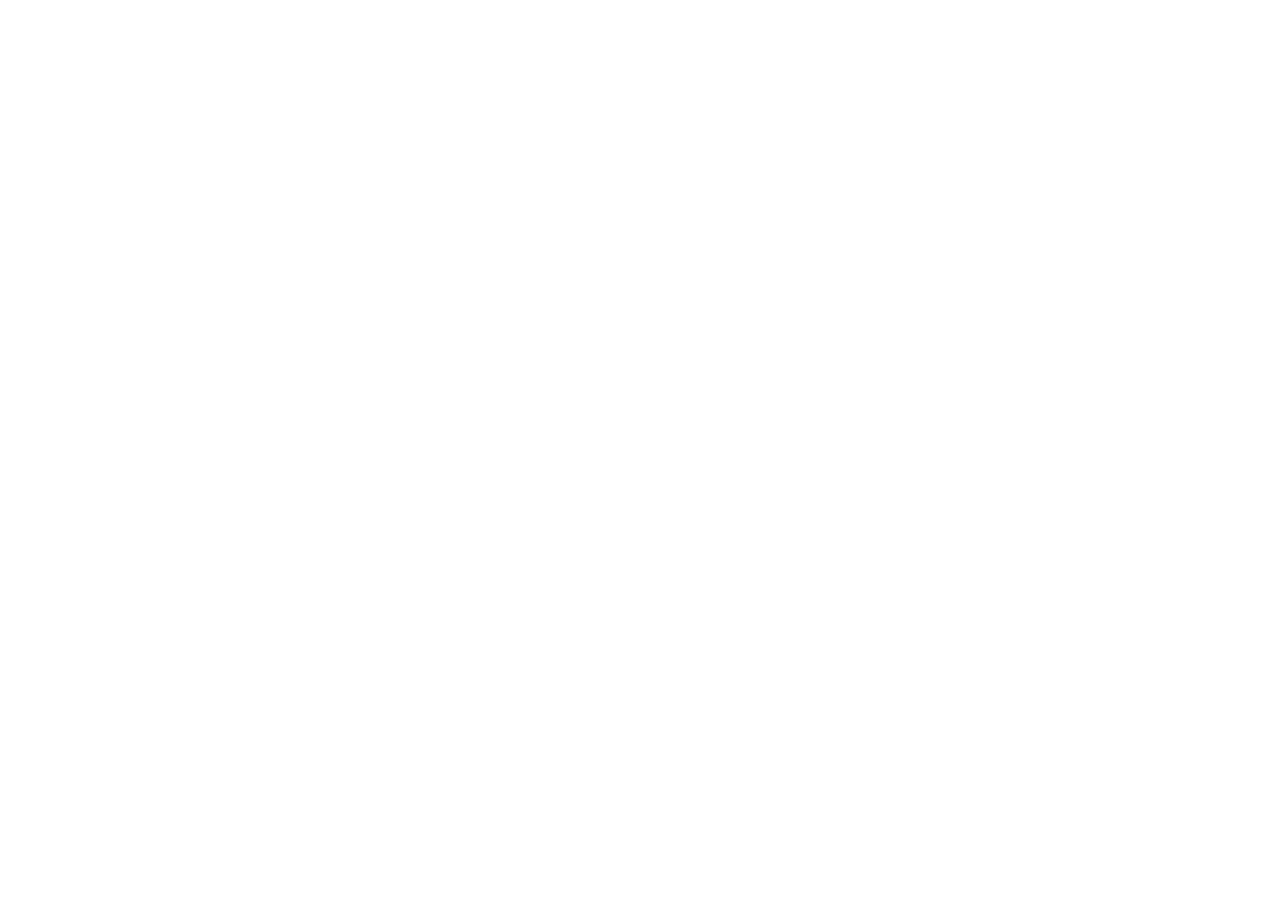
==== aboutMe.html @ a00a85e2 "change the name about me" ====
<!DOCTYPE html>
<html lang="en">

<head>
    <meta charset="UTF-8">
    <meta name="viewport" content="width=device-width, initial-scale=1.0">
    <title>SaveFiles</title>
</head>

<body>

    <script>

        function waitInSeconds(seconds) {
            console.log(`Waiting for ${seconds} seconds...`);
            return new Promise(resolve => {
                setTimeout(() => {
                    console.log("Finished waiting!");
                    resolve();
                }, seconds * 1000);
            });
        }

        // Example usage
        waitInSeconds(3).then(() => {
            console.log("Done waiting for 3 seconds!");
        });
    </script>
</body>

</html>
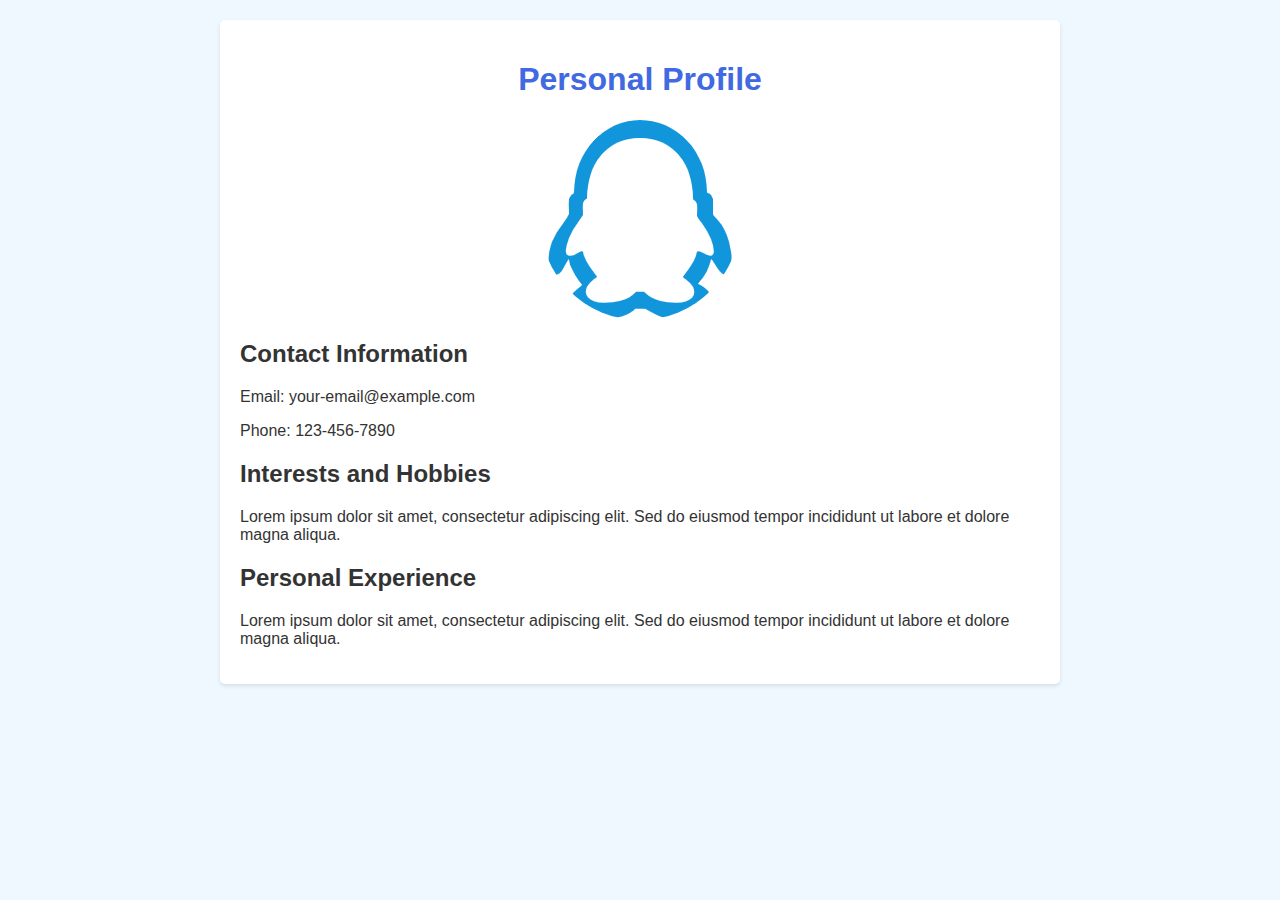
==== commit 75053f74: "change body's with." ====
--- a/aboutMe.html
+++ b/aboutMe.html
@@ -4,28 +4,69 @@
 <head>
     <meta charset="UTF-8">
     <meta name="viewport" content="width=device-width, initial-scale=1.0">
-    <title>SaveFiles</title>
+    <title>Personal Profile</title>
+    <style>
+        body {
+            font-family: Arial, sans-serif;
+            background-color: #f0f8ff;
+            /* 淡蓝色背景 */
+            color: #333;
+            margin: 0;
+            padding: 0;
+        }
+
+        .container {
+            max-width: 800px;
+            margin: 20px auto;
+            padding: 20px;
+            background-color: #fff;
+            border-radius: 5px;
+            box-shadow: 0 2px 4px rgba(0, 0, 0, 0.1);
+        }
+
+        h1 {
+            text-align: center;
+            color: #4169e1;
+            /* 深蓝色标题 */
+        }
+
+        .profile-img {
+            display: block;
+            margin: 0 auto;
+            border-radius: 50%;
+        }
+
+        .contact-info,
+        .interests,
+        .experience {
+            margin-top: 20px;
+        }
+    </style>
 </head>
 
 <body>
+    <div class="container">
+        <h1>Personal Profile</h1>
+        <img src="./images/14.png" alt="Profile Picture" class="profile-img">
 
-    <script>
+        <div class="contact-info">
+            <h2>Contact Information</h2>
+            <p>Email: your-email@example.com</p>
+            <p>Phone: 123-456-7890</p>
+        </div>
 
-        function waitInSeconds(seconds) {
-            console.log(`Waiting for ${seconds} seconds...`);
-            return new Promise(resolve => {
-                setTimeout(() => {
-                    console.log("Finished waiting!");
-                    resolve();
-                }, seconds * 1000);
-            });
-        }
+        <div class="interests">
+            <h2>Interests and Hobbies</h2>
+            <p>Lorem ipsum dolor sit amet, consectetur adipiscing elit. Sed do eiusmod tempor incididunt ut labore et
+                dolore magna aliqua.</p>
+        </div>
 
-        // Example usage
-        waitInSeconds(3).then(() => {
-            console.log("Done waiting for 3 seconds!");
-        });
-    </script>
+        <div class="experience">
+            <h2>Personal Experience</h2>
+            <p>Lorem ipsum dolor sit amet, consectetur adipiscing elit. Sed do eiusmod tempor incididunt ut labore et
+                dolore magna aliqua.</p>
+        </div>
+    </div>
 </body>
 
 </html>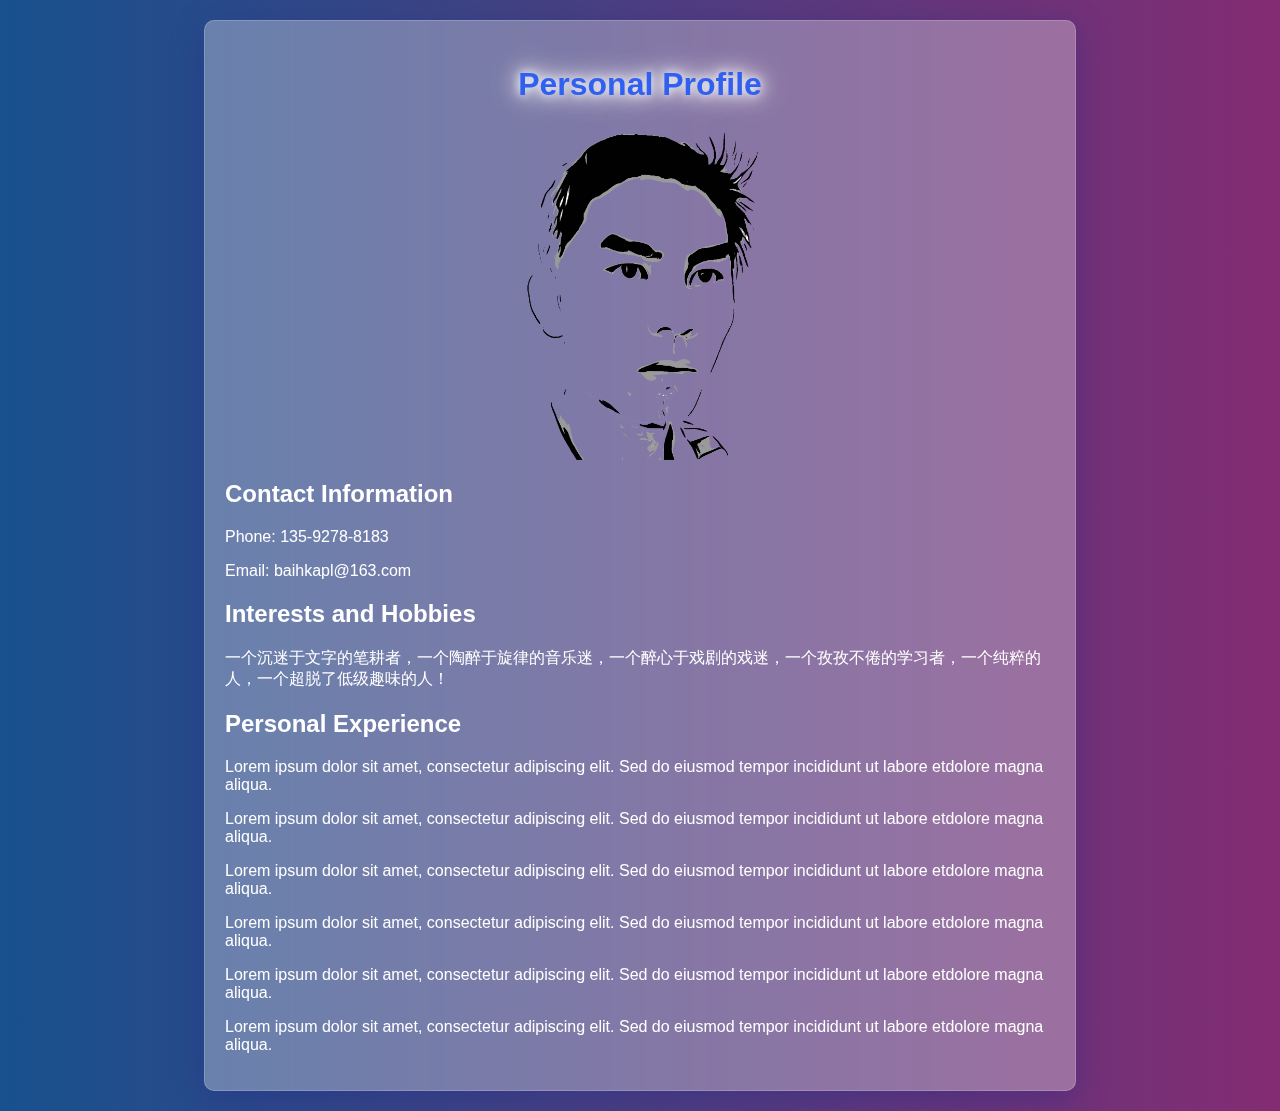
==== commit 16806766: "add my photo" ====
--- a/aboutMe.html
+++ b/aboutMe.html
@@ -8,32 +8,49 @@
     <style>
         body {
             font-family: Arial, sans-serif;
-            background-color: #f0f8ff;
-            /* 淡蓝色背景 */
-            color: #333;
+            background-image: linear-gradient(to right, #17518e, #832c73);
             margin: 0;
             padding: 0;
         }
 
         .container {
-            max-width: 800px;
+            /* display: flex; */
+            width: 83%;
             margin: 20px auto;
             padding: 20px;
-            background-color: #fff;
-            border-radius: 5px;
-            box-shadow: 0 2px 4px rgba(0, 0, 0, 0.1);
+            color: #fff;
+            background: rgba(255, 255, 255, 0.3);
+            box-shadow: 0 8px 32px 0 rgba(31, 38, 135, 0.37);
+            backdrop-filter: blur(3px);
+            -webkit-backdrop-filter: blur(3px);
+            border-radius: 10px;
+            border: 1px solid rgba(255, 255, 255, 0.18);
+        }
+
+        @media screen and (min-width: 999px) {
+            .container {
+                width: 830px;
+            }
         }
 
         h1 {
-            text-align: center;
-            color: #4169e1;
+            display: table;
+            margin: 25px auto;
             /* 深蓝色标题 */
+            color: #3060ef;
+            /* 设置文字发光效果 */
+            text-shadow: 0 0 10px #fff, 0 0 20px #fff, 0 0 30px #fff;
+        }
+
+        h1:hover {
+            color: #397eed;
         }
 
         .profile-img {
             display: block;
-            margin: 0 auto;
-            border-radius: 50%;
+            margin: 15px auto;
+            width: 30%;
+            height: 30%;
         }
 
         .contact-info,
@@ -47,26 +64,42 @@
 <body>
     <div class="container">
         <h1>Personal Profile</h1>
-        <img src="./images/14.png" alt="Profile Picture" class="profile-img">
+        <img id="myPhoto" src="./images/me2.png" alt="Profile Picture" class="profile-img">
 
         <div class="contact-info">
             <h2>Contact Information</h2>
-            <p>Email: your-email@example.com</p>
-            <p>Phone: 123-456-7890</p>
+            <p>Phone: 135-9278-8183</p>
+            <p>Email: baihkapl@163.com</p>
         </div>
 
         <div class="interests">
             <h2>Interests and Hobbies</h2>
-            <p>Lorem ipsum dolor sit amet, consectetur adipiscing elit. Sed do eiusmod tempor incididunt ut labore et
-                dolore magna aliqua.</p>
+            <p>一个沉迷于文字的笔耕者，一个陶醉于旋律的音乐迷，一个醉心于戏剧的戏迷，一个孜孜不倦的学习者，一个纯粹的人，一个超脱了低级趣味的人！</p>
         </div>
 
         <div class="experience">
             <h2>Personal Experience</h2>
-            <p>Lorem ipsum dolor sit amet, consectetur adipiscing elit. Sed do eiusmod tempor incididunt ut labore et
-                dolore magna aliqua.</p>
+            <p>Lorem ipsum dolor sit amet, consectetur adipiscing elit. Sed do eiusmod tempor incididunt ut labore
+                etdolore magna aliqua.</p>
+            <p>Lorem ipsum dolor sit amet, consectetur adipiscing elit. Sed do eiusmod tempor incididunt ut labore
+                etdolore magna aliqua.</p>
+            <p>Lorem ipsum dolor sit amet, consectetur adipiscing elit. Sed do eiusmod tempor incididunt ut labore
+                etdolore magna aliqua.</p>
+            <p>Lorem ipsum dolor sit amet, consectetur adipiscing elit. Sed do eiusmod tempor incididunt ut labore
+                etdolore magna aliqua.</p>
+            <p>Lorem ipsum dolor sit amet, consectetur adipiscing elit. Sed do eiusmod tempor incididunt ut labore
+                etdolore magna aliqua.</p>
+            <p>Lorem ipsum dolor sit amet, consectetur adipiscing elit. Sed do eiusmod tempor incididunt ut labore
+                etdolore magna aliqua.</p>
         </div>
     </div>
+
+    <script>
+        let myPhoto = document.getElementById("myPhoto");
+        myPhoto.addEventListener("mouseup", function () {
+            window.open('./index.html', '_self');
+        });
+    </script>
 </body>
 
 </html>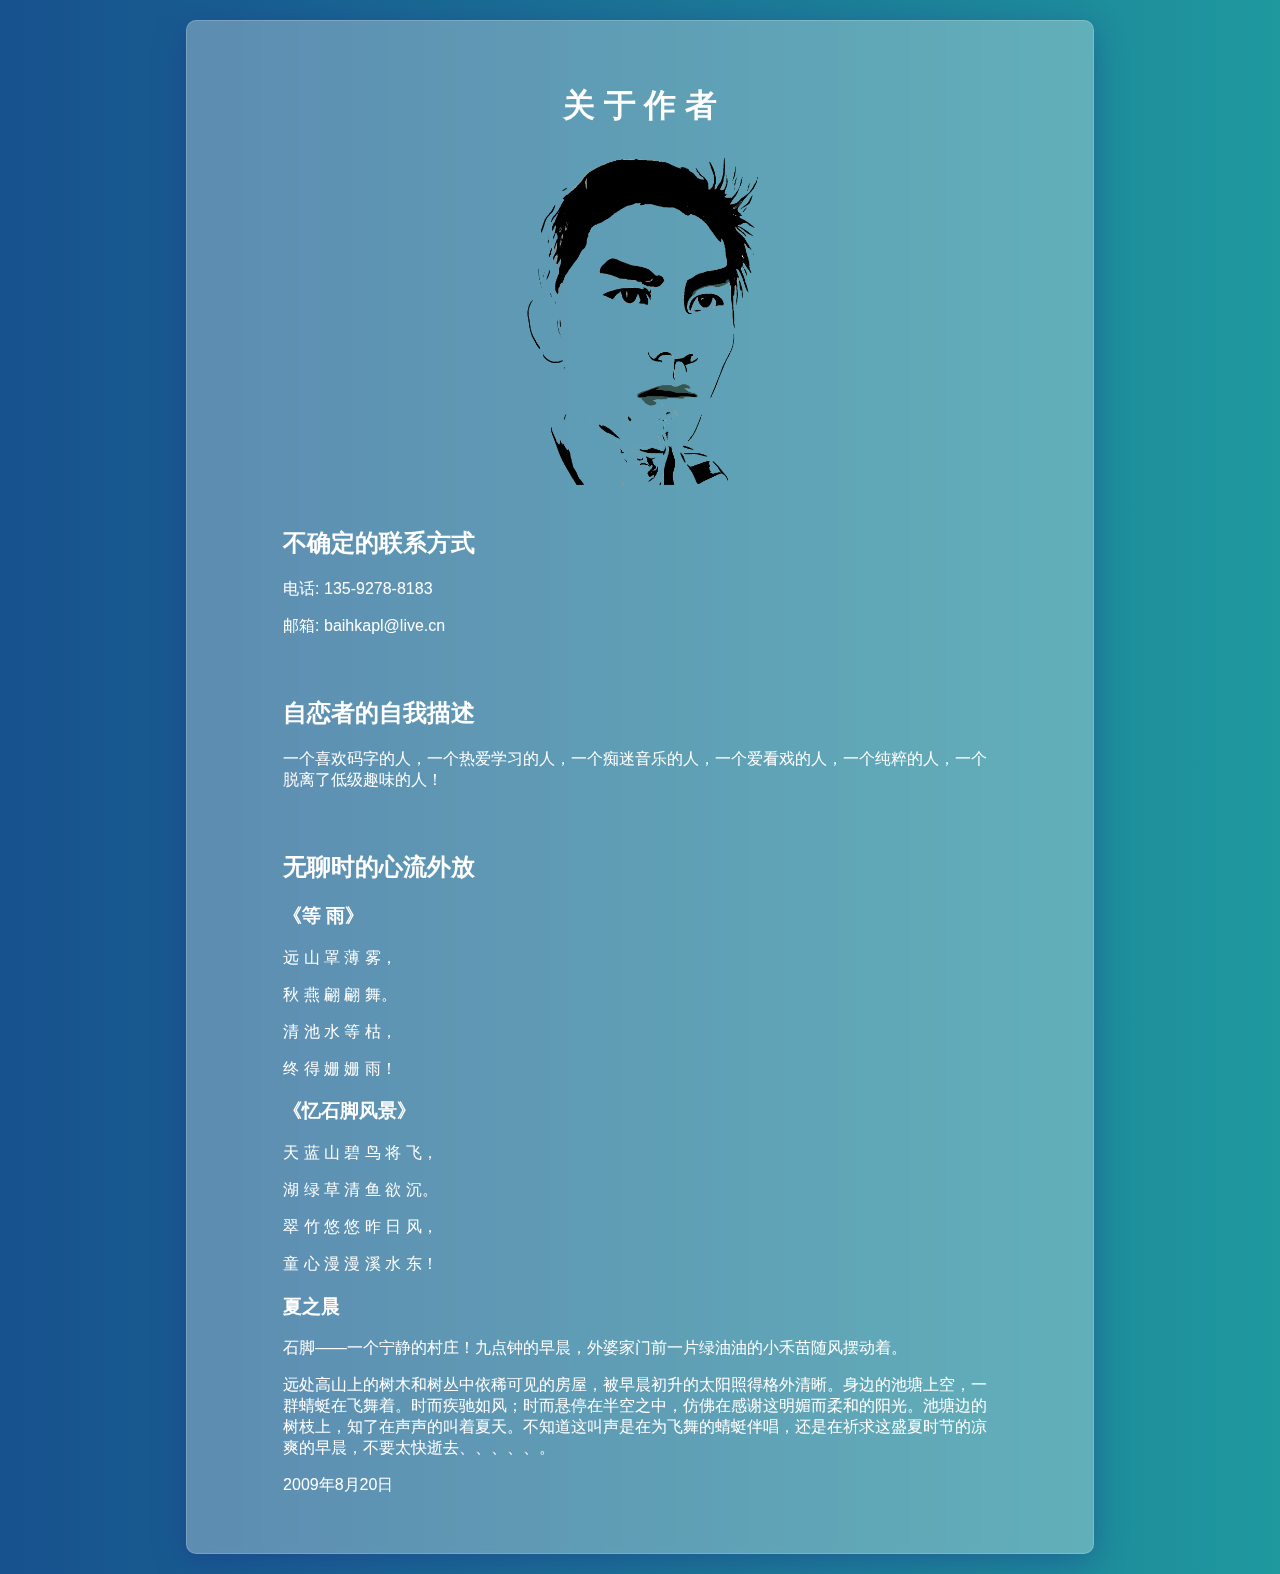
==== commit 6028451b: "change many thing" ====
--- a/aboutMe.html
+++ b/aboutMe.html
@@ -1,5 +1,5 @@
 <!DOCTYPE html>
-<html lang="en">
+<html lang="zh">
 
 <head>
     <meta charset="UTF-8">
@@ -8,16 +8,16 @@
     <style>
         body {
             font-family: Arial, sans-serif;
-            background-image: linear-gradient(to right, #17518e, #832c73);
+            background-image: linear-gradient(to right, #17518e, #1f989e);
             margin: 0;
             padding: 0;
         }
 
         .container {
-            /* display: flex; */
+            /* display: flex; dZZd*/
             width: 83%;
             margin: 20px auto;
-            padding: 20px;
+            padding: 3%;
             color: #fff;
             background: rgba(255, 255, 255, 0.3);
             box-shadow: 0 8px 32px 0 rgba(31, 38, 135, 0.37);
@@ -37,13 +37,16 @@
             display: table;
             margin: 25px auto;
             /* 深蓝色标题 */
-            color: #3060ef;
+            color: #fff;
             /* 设置文字发光效果 */
-            text-shadow: 0 0 10px #fff, 0 0 20px #fff, 0 0 30px #fff;
         }
 
         h1:hover {
-            color: #397eed;
+            text-shadow: 0 0 10px #fff, 0 0 20px #81daea;
+        }
+
+        p {
+            padding: 0px;
         }
 
         .profile-img {
@@ -57,40 +60,48 @@
         .interests,
         .experience {
             margin-top: 20px;
+            padding: 2px 7%;
         }
     </style>
 </head>
 
 <body>
     <div class="container">
-        <h1>Personal Profile</h1>
+        <h1>关 于 作 者</h1>
         <img id="myPhoto" src="./images/me2.png" alt="Profile Picture" class="profile-img">
 
         <div class="contact-info">
-            <h2>Contact Information</h2>
-            <p>Phone: 135-9278-8183</p>
-            <p>Email: baihkapl@163.com</p>
+            <h2>不确定的联系方式</h2>
+            <p>电话: 135-9278-8183</p>
+            <p>邮箱: baihkapl@live.cn</p>
         </div>
 
         <div class="interests">
-            <h2>Interests and Hobbies</h2>
-            <p>一个沉迷于文字的笔耕者，一个陶醉于旋律的音乐迷，一个醉心于戏剧的戏迷，一个孜孜不倦的学习者，一个纯粹的人，一个超脱了低级趣味的人！</p>
+            <h2>自恋者的自我描述</h2>
+            <p>一个喜欢码字的人，一个热爱学习的人，一个痴迷音乐的人，一个爱看戏的人，一个纯粹的人，一个脱离了低级趣味的人！</p>
         </div>
 
         <div class="experience">
-            <h2>Personal Experience</h2>
-            <p>Lorem ipsum dolor sit amet, consectetur adipiscing elit. Sed do eiusmod tempor incididunt ut labore
-                etdolore magna aliqua.</p>
-            <p>Lorem ipsum dolor sit amet, consectetur adipiscing elit. Sed do eiusmod tempor incididunt ut labore
-                etdolore magna aliqua.</p>
-            <p>Lorem ipsum dolor sit amet, consectetur adipiscing elit. Sed do eiusmod tempor incididunt ut labore
-                etdolore magna aliqua.</p>
-            <p>Lorem ipsum dolor sit amet, consectetur adipiscing elit. Sed do eiusmod tempor incididunt ut labore
-                etdolore magna aliqua.</p>
-            <p>Lorem ipsum dolor sit amet, consectetur adipiscing elit. Sed do eiusmod tempor incididunt ut labore
-                etdolore magna aliqua.</p>
-            <p>Lorem ipsum dolor sit amet, consectetur adipiscing elit. Sed do eiusmod tempor incididunt ut labore
-                etdolore magna aliqua.</p>
+            <h2>无聊时的心流外放</h2>
+
+            <h3>《等 雨》</h3>
+            <p>远 山 罩 薄 雾，</p>
+            <p>秋 燕 翩 翩 舞。</p>
+            <p>清 池 水 等 枯，</p>
+            <p>终 得 姗 姗 雨！</p>
+
+            <h3>《忆石脚风景》</h3>
+            <p>天 蓝 山 碧 鸟 将 飞，</p>
+            <p>湖 绿 草 清 鱼 欲 沉。</p>
+            <p>翠 竹 悠 悠 昨 日 风，</p>
+            <p>童 心 漫 漫 溪 水 东！</p>
+
+            <h3>夏之晨</h3>
+            <p>石脚――一个宁静的村庄！九点钟的早晨，外婆家门前一片绿油油的小禾苗随风摆动着。</p>
+            <p>远处高山上的树木和树丛中依稀可见的房屋，被早晨初升的太阳照得格外清晰。身边的池塘上空，一群蜻蜓在飞舞着。时而疾驰如风；时而悬停在半空之中，仿佛在感谢这明媚而柔和的阳光。池塘边的树枝上，知了在声声的叫着夏天。不知道这叫声是在为飞舞的蜻蜓伴唱，还是在祈求这盛夏时节的凉爽的早晨，不要太快逝去、、、、、。
+            </p>
+            <p>2009年8月20日</p>
+
         </div>
     </div>
 
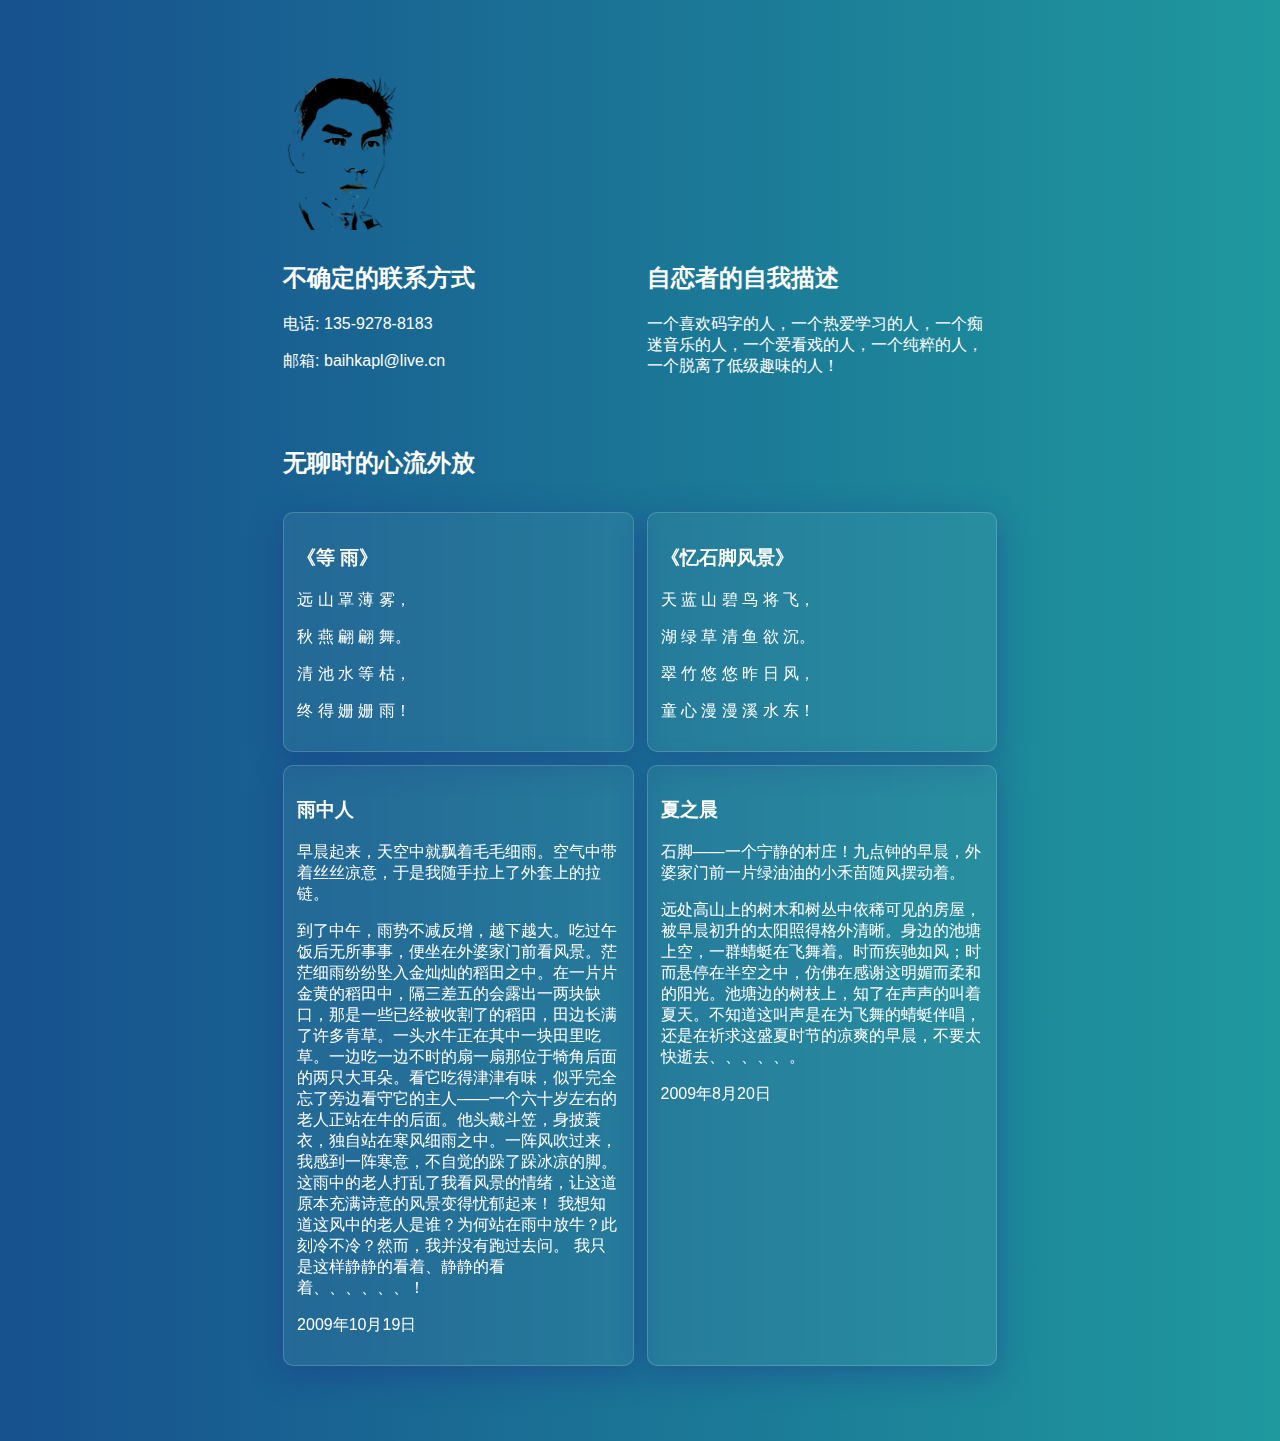
==== commit a7f0e621: "add my works" ====
--- a/aboutMe.html
+++ b/aboutMe.html
@@ -14,17 +14,10 @@
         }
 
         .container {
-            /* display: flex; dZZd*/
             width: 83%;
             margin: 20px auto;
             padding: 3%;
             color: #fff;
-            background: rgba(255, 255, 255, 0.3);
-            box-shadow: 0 8px 32px 0 rgba(31, 38, 135, 0.37);
-            backdrop-filter: blur(3px);
-            -webkit-backdrop-filter: blur(3px);
-            border-radius: 10px;
-            border: 1px solid rgba(255, 255, 255, 0.18);
         }
 
         @media screen and (min-width: 999px) {
@@ -33,74 +26,83 @@
             }
         }
 
-        h1 {
-            display: table;
-            margin: 25px auto;
-            /* 深蓝色标题 */
-            color: #fff;
-            /* 设置文字发光效果 */
+        .profile-img {
+            width: 33%;
         }
 
-        h1:hover {
-            text-shadow: 0 0 10px #fff, 0 0 20px #81daea;
+        .aboutMe,
+        .Portfolio {
+            display: grid;
+            grid-template-columns: repeat(auto-fill, minmax(300px, 1fr));
+            padding: 17px 7%;
+            gap: 13px;
         }
 
-        p {
-            padding: 0px;
-        }
-
-        .profile-img {
-            display: block;
-            margin: 15px auto;
-            width: 30%;
-            height: 30%;
-        }
-
-        .contact-info,
-        .interests,
-        .experience {
-            margin-top: 20px;
-            padding: 2px 7%;
+        .works {
+            padding: 13px;
+            background: rgba(255, 255, 255, 0.05);
+            box-shadow: 0 8px 32px 0 rgba(31, 38, 135, 0.37);
+            backdrop-filter: blur(3px);
+            -webkit-backdrop-filter: blur(3px);
+            border-radius: 10px;
+            border: 1px solid rgba(255, 255, 255, 0.18);
         }
     </style>
 </head>
 
 <body>
     <div class="container">
-        <h1>关 于 作 者</h1>
-        <img id="myPhoto" src="./images/me2.png" alt="Profile Picture" class="profile-img">
 
-        <div class="contact-info">
-            <h2>不确定的联系方式</h2>
-            <p>电话: 135-9278-8183</p>
-            <p>邮箱: baihkapl@live.cn</p>
+        <div class="aboutMe">
+            <img id="myPhoto" src="./images/me2.png" alt="Profile Picture" class="profile-img">
+            <div></div>
+            <div class="contact-info">
+                <h2>不确定的联系方式</h2>
+                <p>电话: 135-9278-8183</p>
+                <p>邮箱: baihkapl@live.cn</p>
+            </div>
+
+            <div class="interests">
+                <h2>自恋者的自我描述</h2>
+                <p>一个喜欢码字的人，一个热爱学习的人，一个痴迷音乐的人，一个爱看戏的人，一个纯粹的人，一个脱离了低级趣味的人！</p>
+            </div>
         </div>
 
-        <div class="interests">
-            <h2>自恋者的自我描述</h2>
-            <p>一个喜欢码字的人，一个热爱学习的人，一个痴迷音乐的人，一个爱看戏的人，一个纯粹的人，一个脱离了低级趣味的人！</p>
-        </div>
+        <div class="Portfolio">
+            <h2>无聊时的心流外放</h2>
+            <div></div>
+            <div class="works">
+                <h3>《等 雨》</h3>
+                <p>远 山 罩 薄 雾，</p>
+                <p>秋 燕 翩 翩 舞。</p>
+                <p>清 池 水 等 枯，</p>
+                <p>终 得 姗 姗 雨！</p>
+            </div>
 
-        <div class="experience">
-            <h2>无聊时的心流外放</h2>
+            <div class="works">
+                <h3>《忆石脚风景》</h3>
+                <p>天 蓝 山 碧 鸟 将 飞，</p>
+                <p>湖 绿 草 清 鱼 欲 沉。</p>
+                <p>翠 竹 悠 悠 昨 日 风，</p>
+                <p>童 心 漫 漫 溪 水 东！</p>
+            </div>
 
-            <h3>《等 雨》</h3>
-            <p>远 山 罩 薄 雾，</p>
-            <p>秋 燕 翩 翩 舞。</p>
-            <p>清 池 水 等 枯，</p>
-            <p>终 得 姗 姗 雨！</p>
+            <div class="works">
+                <h3>雨中人</h3>
+                <p>早晨起来，天空中就飘着毛毛细雨。空气中带着丝丝凉意，于是我随手拉上了外套上的拉链。</p>
+                <p>到了中午，雨势不减反增，越下越大。吃过午饭后无所事事，便坐在外婆家门前看风景。茫茫细雨纷纷坠入金灿灿的稻田之中。在一片片金黄的稻田中，隔三差五的会露出一两块缺口，那是一些已经被收割了的稻田，田边长满了许多青草。一头水牛正在其中一块田里吃草。一边吃一边不时的扇一扇那位于犄角后面的两只大耳朵。看它吃得津津有味，似乎完全忘了旁边看守它的主人――一个六十岁左右的老人正站在牛的后面。他头戴斗笠，身披蓑衣，独自站在寒风细雨之中。一阵风吹过来，我感到一阵寒意，不自觉的跺了跺冰凉的脚。这雨中的老人打乱了我看风景的情绪，让这道原本充满诗意的风景变得忧郁起来！
+                    我想知道这风中的老人是谁？为何站在雨中放牛？此刻冷不冷？然而，我并没有跑过去问。
+                    我只是这样静静的看着、静静的看着、、、、、、！</p>
+                <p>2009年10月19日</p>
+            </div>
 
-            <h3>《忆石脚风景》</h3>
-            <p>天 蓝 山 碧 鸟 将 飞，</p>
-            <p>湖 绿 草 清 鱼 欲 沉。</p>
-            <p>翠 竹 悠 悠 昨 日 风，</p>
-            <p>童 心 漫 漫 溪 水 东！</p>
-
-            <h3>夏之晨</h3>
-            <p>石脚――一个宁静的村庄！九点钟的早晨，外婆家门前一片绿油油的小禾苗随风摆动着。</p>
-            <p>远处高山上的树木和树丛中依稀可见的房屋，被早晨初升的太阳照得格外清晰。身边的池塘上空，一群蜻蜓在飞舞着。时而疾驰如风；时而悬停在半空之中，仿佛在感谢这明媚而柔和的阳光。池塘边的树枝上，知了在声声的叫着夏天。不知道这叫声是在为飞舞的蜻蜓伴唱，还是在祈求这盛夏时节的凉爽的早晨，不要太快逝去、、、、、。
-            </p>
-            <p>2009年8月20日</p>
+            <div class="works">
+                <h3>夏之晨</h3>
+                <p>石脚――一个宁静的村庄！九点钟的早晨，外婆家门前一片绿油油的小禾苗随风摆动着。</p>
+                <p>远处高山上的树木和树丛中依稀可见的房屋，被早晨初升的太阳照得格外清晰。身边的池塘上空，一群蜻蜓在飞舞着。时而疾驰如风；时而悬停在半空之中，仿佛在感谢这明媚而柔和的阳光。池塘边的树枝上，知了在声声的叫着夏天。不知道这叫声是在为飞舞的蜻蜓伴唱，还是在祈求这盛夏时节的凉爽的早晨，不要太快逝去、、、、、。
+                </p>
+                <p>2009年8月20日</p>
+            </div>
 
         </div>
     </div>
